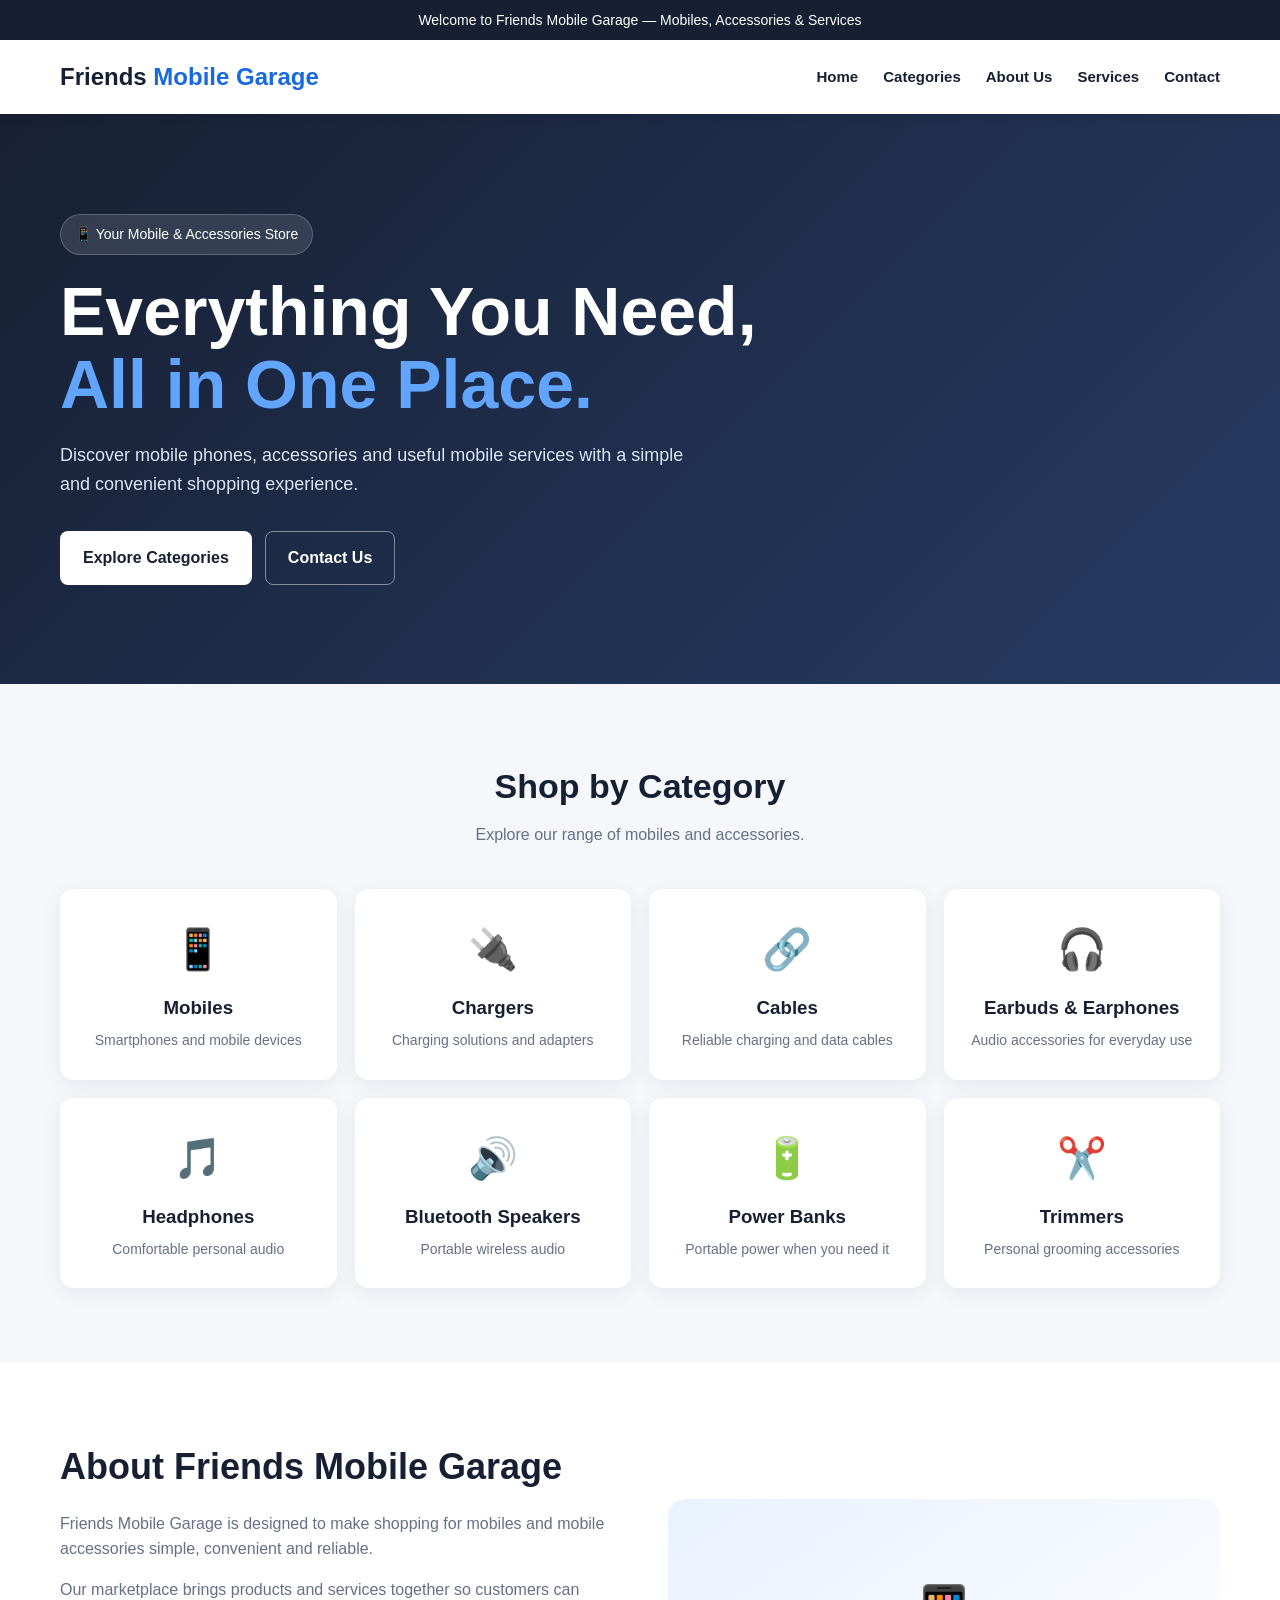
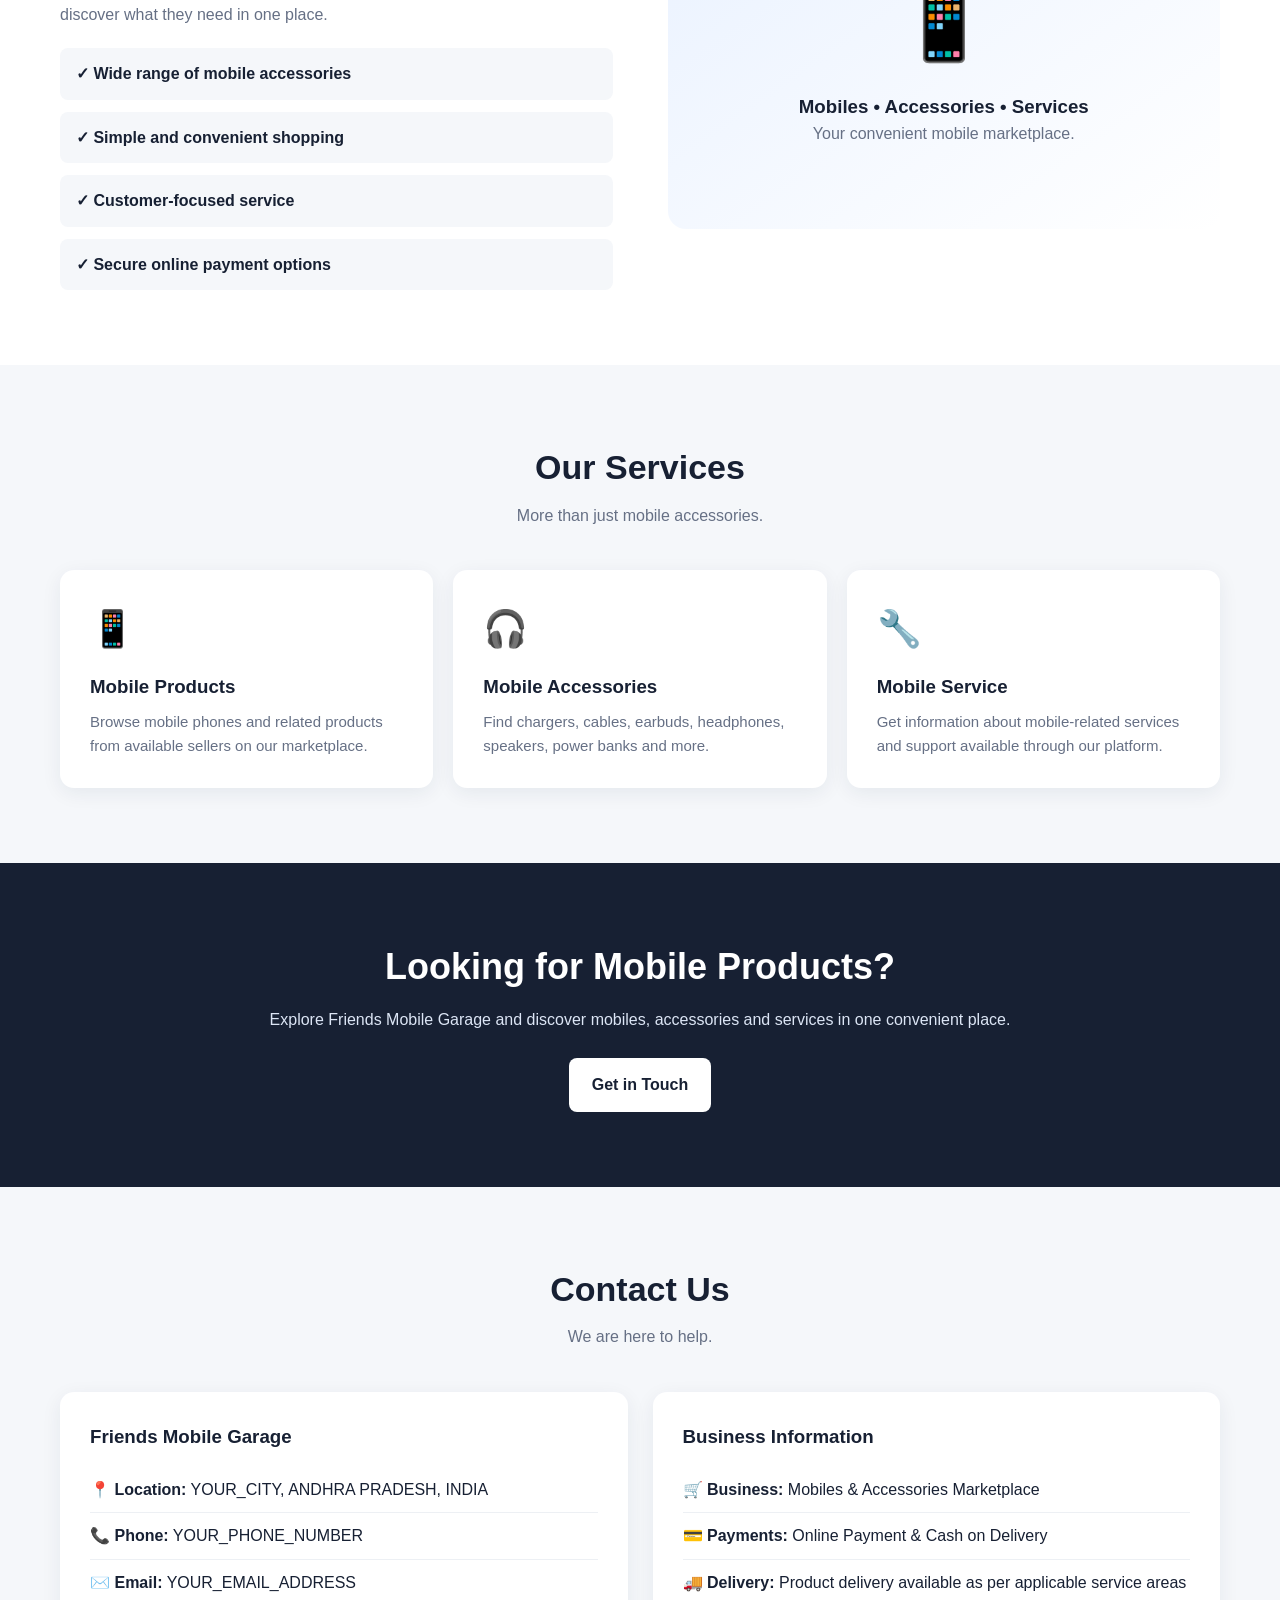
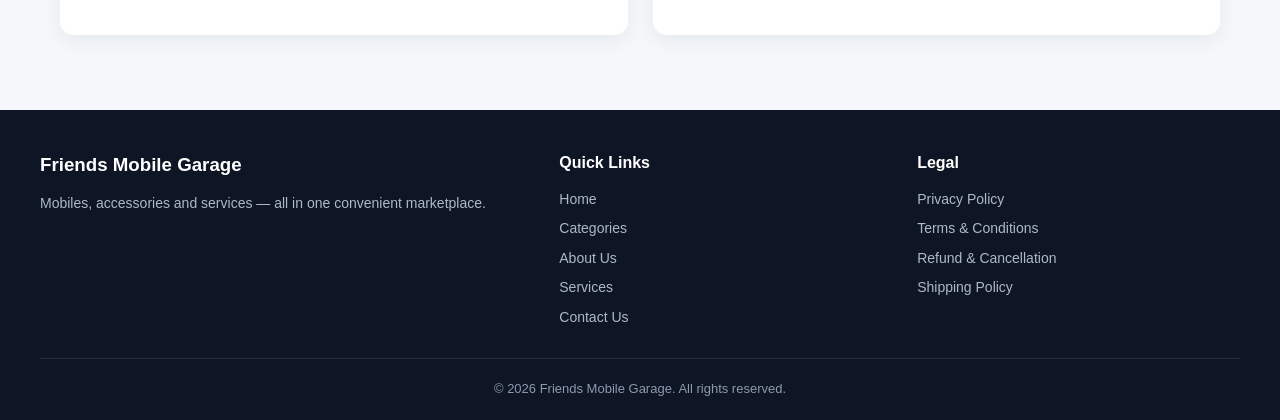
==== index.html @ b7e81fa8 "Add files via upload" ====
<!DOCTYPE html>
<html lang="en">
<head>
    <meta charset="UTF-8">
    <meta name="viewport" content="width=device-width, initial-scale=1.0">

    <title>Friends Mobile Garage | Mobiles & Accessories</title>
    <meta name="description" content="Friends Mobile Garage - Shop mobiles, mobile accessories and reliable mobile services.">
    <meta name="keywords" content="mobile phones, mobile accessories, chargers, cables, earbuds, headphones, power banks, mobile service">

    <style>
        * {
            margin: 0;
            padding: 0;
            box-sizing: border-box;
        }

        html {
            scroll-behavior: smooth;
        }

        body {
            font-family: Arial, Helvetica, sans-serif;
            background: #f5f7fa;
            color: #172033;
            line-height: 1.6;
        }

        a {
            text-decoration: none;
            color: inherit;
        }

        .topbar {
            background: #172033;
            color: white;
            text-align: center;
            padding: 9px 15px;
            font-size: 14px;
        }

        header {
            background: white;
            position: sticky;
            top: 0;
            z-index: 1000;
            box-shadow: 0 2px 12px rgba(0,0,0,.08);
        }

        .nav {
            max-width: 1200px;
            margin: auto;
            min-height: 74px;
            display: flex;
            align-items: center;
            justify-content: space-between;
            padding: 0 20px;
        }

        .logo {
            font-size: 24px;
            font-weight: 800;
            color: #172033;
        }

        .logo span {
            color: #1769e0;
        }

        .nav-links {
            display: flex;
            gap: 25px;
            align-items: center;
        }

        .nav-links a {
            font-size: 15px;
            font-weight: 600;
            transition: .2s;
        }

        .nav-links a:hover {
            color: #1769e0;
        }

        .menu-btn {
            display: none;
            border: 0;
            background: transparent;
            font-size: 28px;
            cursor: pointer;
        }

        .hero {
            min-height: 570px;
            display: flex;
            align-items: center;
            background: linear-gradient(135deg, #172033, #263b63);
            color: white;
        }

        .hero-content {
            max-width: 1200px;
            width: 100%;
            margin: auto;
            padding: 75px 20px;
        }

        .badge {
            display: inline-block;
            background: rgba(255,255,255,.12);
            border: 1px solid rgba(255,255,255,.2);
            padding: 8px 14px;
            border-radius: 30px;
            margin-bottom: 20px;
            font-size: 14px;
        }

        .hero h1 {
            font-size: clamp(38px, 6vw, 68px);
            line-height: 1.08;
            max-width: 750px;
            margin-bottom: 20px;
        }

        .hero h1 span {
            color: #62a5ff;
        }

        .hero p {
            max-width: 650px;
            color: #dce5f5;
            font-size: 18px;
            margin-bottom: 32px;
        }

        .buttons {
            display: flex;
            flex-wrap: wrap;
            gap: 13px;
        }

        .btn {
            display: inline-block;
            padding: 13px 22px;
            border-radius: 8px;
            font-weight: 700;
            border: 1px solid transparent;
        }

        .btn-primary {
            background: white;
            color: #172033;
        }

        .btn-secondary {
            border-color: rgba(255,255,255,.45);
            color: white;
        }

        .section {
            max-width: 1200px;
            margin: auto;
            padding: 75px 20px;
        }

        .section-title {
            text-align: center;
            margin-bottom: 42px;
        }

        .section-title h2 {
            font-size: 34px;
            margin-bottom: 8px;
        }

        .section-title p {
            color: #667085;
        }

        .categories {
            display: grid;
            grid-template-columns: repeat(4, 1fr);
            gap: 18px;
        }

        .category {
            background: white;
            padding: 28px 20px;
            text-align: center;
            border-radius: 14px;
            box-shadow: 0 5px 20px rgba(20,40,70,.07);
            transition: transform .2s, box-shadow .2s;
        }

        .category:hover {
            transform: translateY(-5px);
            box-shadow: 0 10px 28px rgba(20,40,70,.12);
        }

        .category-icon {
            font-size: 40px;
            margin-bottom: 12px;
        }

        .category h3 {
            margin-bottom: 6px;
        }

        .category p {
            color: #667085;
            font-size: 14px;
        }

        .about {
            background: white;
        }

        .about-grid {
            max-width: 1200px;
            margin: auto;
            padding: 75px 20px;
            display: grid;
            grid-template-columns: 1fr 1fr;
            gap: 55px;
            align-items: center;
        }

        .about h2 {
            font-size: 36px;
            margin-bottom: 15px;
        }

        .about p {
            color: #667085;
            margin-bottom: 15px;
        }

        .feature-list {
            margin-top: 20px;
            display: grid;
            gap: 12px;
        }

        .feature {
            background: #f5f7fa;
            padding: 13px 16px;
            border-radius: 8px;
            font-weight: 600;
        }

        .about-card {
            min-height: 330px;
            border-radius: 18px;
            background: linear-gradient(145deg, #eaf2ff, #ffffff);
            display: flex;
            align-items: center;
            justify-content: center;
            text-align: center;
            padding: 35px;
        }

        .about-card strong {
            display: block;
            font-size: 72px;
            margin-bottom: 10px;
        }

        .services {
            display: grid;
            grid-template-columns: repeat(3, 1fr);
            gap: 20px;
        }

        .service {
            background: white;
            padding: 30px;
            border-radius: 14px;
            box-shadow: 0 5px 20px rgba(20,40,70,.07);
        }

        .service-icon {
            font-size: 36px;
            margin-bottom: 14px;
        }

        .service h3 {
            margin-bottom: 8px;
        }

        .service p {
            color: #667085;
            font-size: 15px;
        }

        .cta {
            background: #172033;
            color: white;
            text-align: center;
        }

        .cta-inner {
            max-width: 850px;
            margin: auto;
            padding: 75px 20px;
        }

        .cta h2 {
            font-size: 36px;
            margin-bottom: 12px;
        }

        .cta p {
            color: #dce5f5;
            margin-bottom: 25px;
        }

        .contact {
            display: grid;
            grid-template-columns: 1fr 1fr;
            gap: 25px;
        }

        .contact-card {
            background: white;
            padding: 30px;
            border-radius: 14px;
            box-shadow: 0 5px 20px rgba(20,40,70,.07);
        }

        .contact-card h3 {
            margin-bottom: 15px;
        }

        .contact-item {
            padding: 10px 0;
            border-bottom: 1px solid #edf0f4;
        }

        .contact-item:last-child {
            border-bottom: 0;
        }

        footer {
            background: #0e1524;
            color: #cbd5e1;
            padding: 40px 20px 20px;
        }

        .footer-grid {
            max-width: 1200px;
            margin: auto;
            display: grid;
            grid-template-columns: 1.5fr 1fr 1fr;
            gap: 35px;
        }

        footer h3,
        footer h4 {
            color: white;
            margin-bottom: 12px;
        }

        footer p,
        footer a {
            font-size: 14px;
            color: #aeb9ca;
        }

        footer a:hover {
            color: white;
        }

        .footer-links {
            display: grid;
            gap: 7px;
        }

        .copyright {
            max-width: 1200px;
            margin: 30px auto 0;
            padding-top: 20px;
            border-top: 1px solid rgba(255,255,255,.1);
            text-align: center;
            font-size: 13px;
            color: #8e9aad;
        }

        @media (max-width: 850px) {
            .menu-btn {
                display: block;
            }

            .nav-links {
                display: none;
                position: absolute;
                top: 74px;
                left: 0;
                right: 0;
                background: white;
                flex-direction: column;
                padding: 20px;
                box-shadow: 0 8px 15px rgba(0,0,0,.08);
            }

            .nav-links.active {
                display: flex;
            }

            .categories {
                grid-template-columns: repeat(2, 1fr);
            }

            .about-grid,
            .contact {
                grid-template-columns: 1fr;
            }

            .services {
                grid-template-columns: 1fr;
            }

            .footer-grid {
                grid-template-columns: 1fr 1fr;
            }
        }

        @media (max-width: 520px) {
            .categories {
                grid-template-columns: 1fr;
            }

            .footer-grid {
                grid-template-columns: 1fr;
            }

            .hero {
                min-height: 520px;
            }

            .section {
                padding: 55px 15px;
            }
        }
    </style>
</head>

<body>

<div class="topbar">
    Welcome to Friends Mobile Garage — Mobiles, Accessories & Services
</div>

<header>
    <nav class="nav">
        <a href="#home" class="logo">Friends <span>Mobile Garage</span></a>

        <button class="menu-btn" onclick="toggleMenu()" aria-label="Open menu">
            ☰
        </button>

        <div class="nav-links" id="navLinks">
            <a href="#home">Home</a>
            <a href="#categories">Categories</a>
            <a href="#about">About Us</a>
            <a href="#services">Services</a>
            <a href="#contact">Contact</a>
        </div>
    </nav>
</header>

<main>

<section class="hero" id="home">
    <div class="hero-content">
        <div class="badge">📱 Your Mobile & Accessories Store</div>

        <h1>
            Everything You Need,
            <span>All in One Place.</span>
        </h1>

        <p>
            Discover mobile phones, accessories and useful mobile services
            with a simple and convenient shopping experience.
        </p>

        <div class="buttons">
            <a href="#categories" class="btn btn-primary">Explore Categories</a>
            <a href="#contact" class="btn btn-secondary">Contact Us</a>
        </div>
    </div>
</section>

<section class="section" id="categories">
    <div class="section-title">
        <h2>Shop by Category</h2>
        <p>Explore our range of mobiles and accessories.</p>
    </div>

    <div class="categories">
        <a class="category" href="#contact">
            <div class="category-icon">📱</div>
            <h3>Mobiles</h3>
            <p>Smartphones and mobile devices</p>
        </a>

        <a class="category" href="#contact">
            <div class="category-icon">🔌</div>
            <h3>Chargers</h3>
            <p>Charging solutions and adapters</p>
        </a>

        <a class="category" href="#contact">
            <div class="category-icon">🔗</div>
            <h3>Cables</h3>
            <p>Reliable charging and data cables</p>
        </a>

        <a class="category" href="#contact">
            <div class="category-icon">🎧</div>
            <h3>Earbuds & Earphones</h3>
            <p>Audio accessories for everyday use</p>
        </a>

        <a class="category" href="#contact">
            <div class="category-icon">🎵</div>
            <h3>Headphones</h3>
            <p>Comfortable personal audio</p>
        </a>

        <a class="category" href="#contact">
            <div class="category-icon">🔊</div>
            <h3>Bluetooth Speakers</h3>
            <p>Portable wireless audio</p>
        </a>

        <a class="category" href="#contact">
            <div class="category-icon">🔋</div>
            <h3>Power Banks</h3>
            <p>Portable power when you need it</p>
        </a>

        <a class="category" href="#contact">
            <div class="category-icon">✂️</div>
            <h3>Trimmers</h3>
            <p>Personal grooming accessories</p>
        </a>
    </div>
</section>

<section class="about" id="about">
    <div class="about-grid">
        <div>
            <h2>About Friends Mobile Garage</h2>

            <p>
                Friends Mobile Garage is designed to make shopping for mobiles
                and mobile accessories simple, convenient and reliable.
            </p>

            <p>
                Our marketplace brings products and services together so
                customers can discover what they need in one place.
            </p>

            <div class="feature-list">
                <div class="feature">✓ Wide range of mobile accessories</div>
                <div class="feature">✓ Simple and convenient shopping</div>
                <div class="feature">✓ Customer-focused service</div>
                <div class="feature">✓ Secure online payment options</div>
            </div>
        </div>

        <div class="about-card">
            <div>
                <strong>📱</strong>
                <h3>Mobiles • Accessories • Services</h3>
                <p>Your convenient mobile marketplace.</p>
            </div>
        </div>
    </div>
</section>

<section class="section" id="services">
    <div class="section-title">
        <h2>Our Services</h2>
        <p>More than just mobile accessories.</p>
    </div>

    <div class="services">
        <div class="service">
            <div class="service-icon">📱</div>
            <h3>Mobile Products</h3>
            <p>
                Browse mobile phones and related products from available
                sellers on our marketplace.
            </p>
        </div>

        <div class="service">
            <div class="service-icon">🎧</div>
            <h3>Mobile Accessories</h3>
            <p>
                Find chargers, cables, earbuds, headphones, speakers,
                power banks and more.
            </p>
        </div>

        <div class="service">
            <div class="service-icon">🔧</div>
            <h3>Mobile Service</h3>
            <p>
                Get information about mobile-related services and support
                available through our platform.
            </p>
        </div>
    </div>
</section>

<section class="cta">
    <div class="cta-inner">
        <h2>Looking for Mobile Products?</h2>
        <p>
            Explore Friends Mobile Garage and discover mobiles,
            accessories and services in one convenient place.
        </p>

        <a href="#contact" class="btn btn-primary">Get in Touch</a>
    </div>
</section>

<section class="section" id="contact">
    <div class="section-title">
        <h2>Contact Us</h2>
        <p>We are here to help.</p>
    </div>

    <div class="contact">
        <div class="contact-card">
            <h3>Friends Mobile Garage</h3>

            <!-- Replace these placeholders with your real details later -->
            <div class="contact-item">
                📍 <strong>Location:</strong> YOUR_CITY, ANDHRA PRADESH, INDIA
            </div>

            <div class="contact-item">
                📞 <strong>Phone:</strong> YOUR_PHONE_NUMBER
            </div>

            <div class="contact-item">
                ✉️ <strong>Email:</strong> YOUR_EMAIL_ADDRESS
            </div>
        </div>

        <div class="contact-card">
            <h3>Business Information</h3>

            <div class="contact-item">
                🛒 <strong>Business:</strong> Mobiles & Accessories Marketplace
            </div>

            <div class="contact-item">
                💳 <strong>Payments:</strong> Online Payment & Cash on Delivery
            </div>

            <div class="contact-item">
                🚚 <strong>Delivery:</strong> Product delivery available as per
                applicable service areas
            </div>
        </div>
    </div>
</section>

</main>

<footer>
    <div class="footer-grid">

        <div>
            <h3>Friends Mobile Garage</h3>
            <p>
                Mobiles, accessories and services — all in one convenient
                marketplace.
            </p>
        </div>

        <div>
            <h4>Quick Links</h4>
            <div class="footer-links">
                <a href="#home">Home</a>
                <a href="#categories">Categories</a>
                <a href="#about">About Us</a>
                <a href="#services">Services</a>
                <a href="#contact">Contact Us</a>
            </div>
        </div>

        <div>
            <h4>Legal</h4>
            <div class="footer-links">
                <a href="privacy.html">Privacy Policy</a>
                <a href="terms.html">Terms & Conditions</a>
                <a href="refund-policy.html">Refund & Cancellation</a>
                <a href="shipping-policy.html">Shipping Policy</a>
            </div>
        </div>

    </div>

    <div class="copyright">
        © 2026 Friends Mobile Garage. All rights reserved.
    </div>
</footer>

<script>
    function toggleMenu() {
        document.getElementById("navLinks").classList.toggle("active");
    }

    document.querySelectorAll(".nav-links a").forEach(function(link) {
        link.addEventListener("click", function() {
            document.getElementById("navLinks").classList.remove("active");
        });
    });
</script>

</body>
</html>
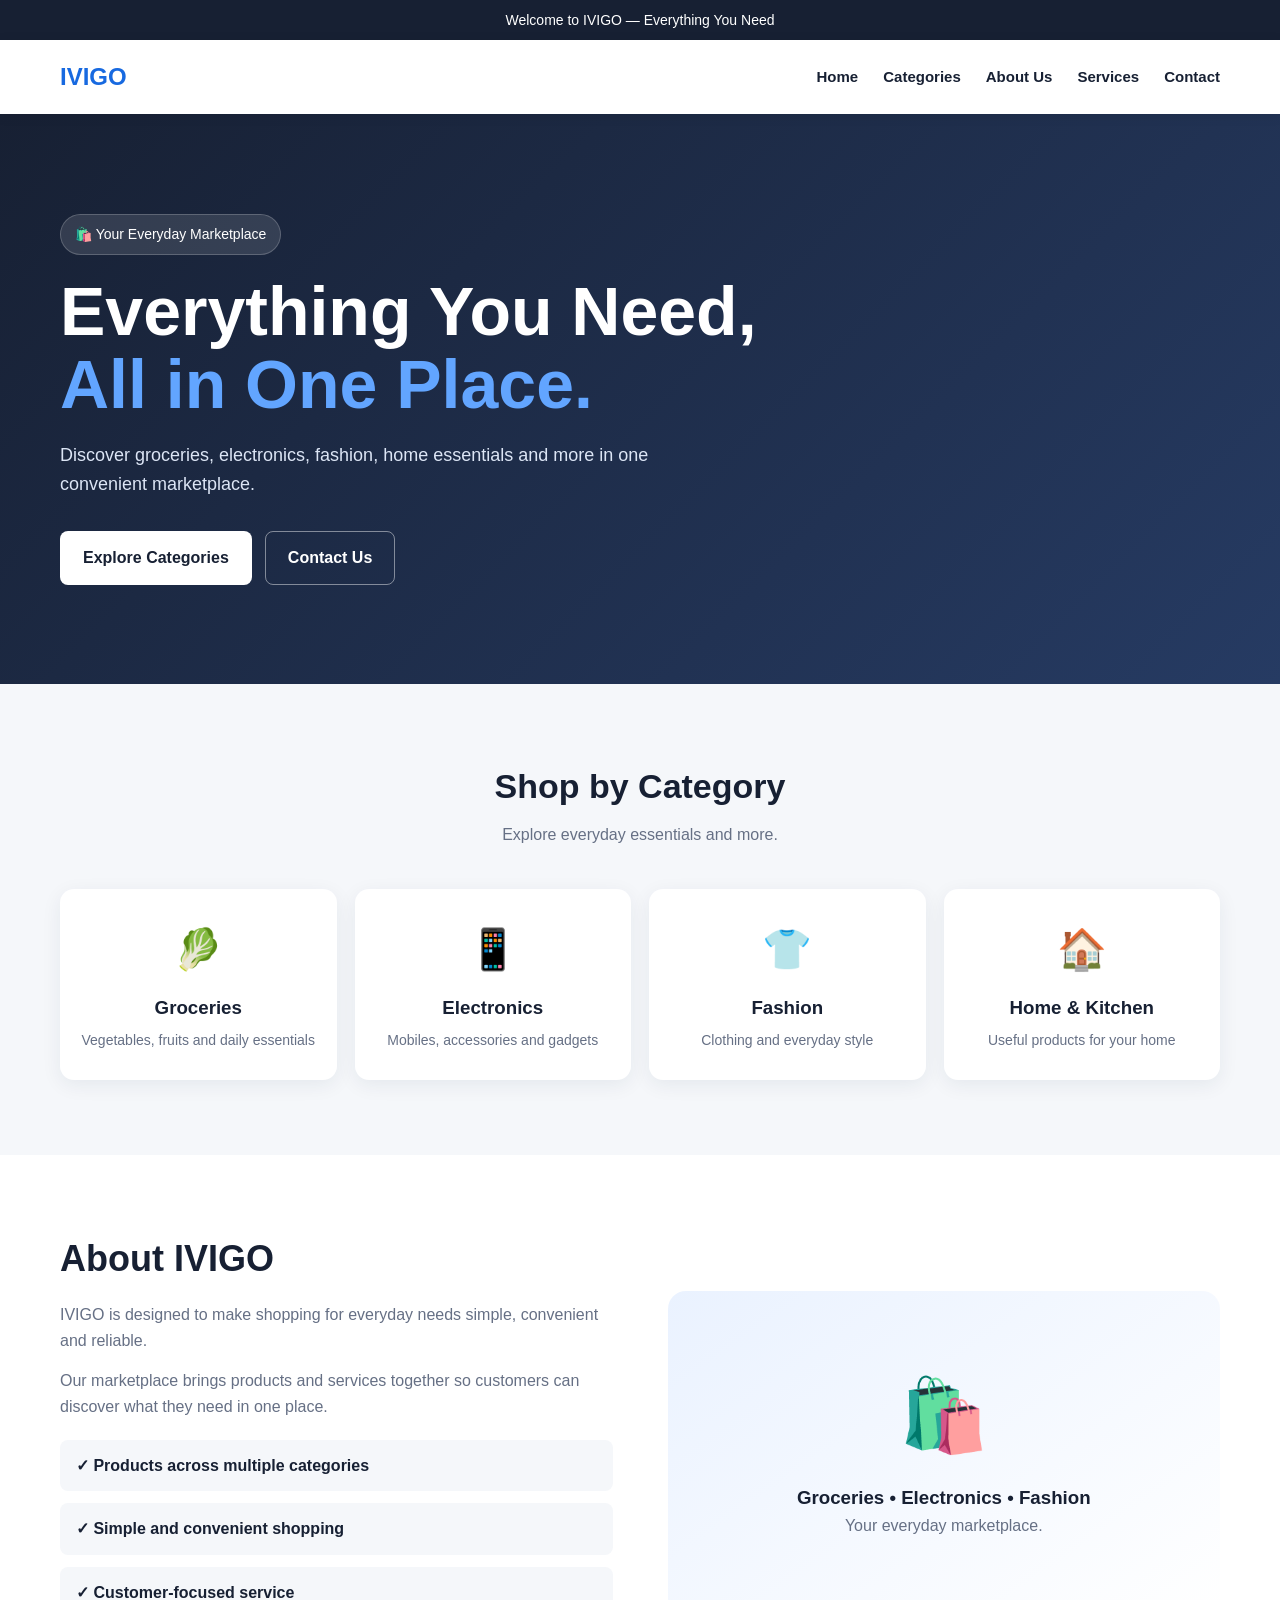
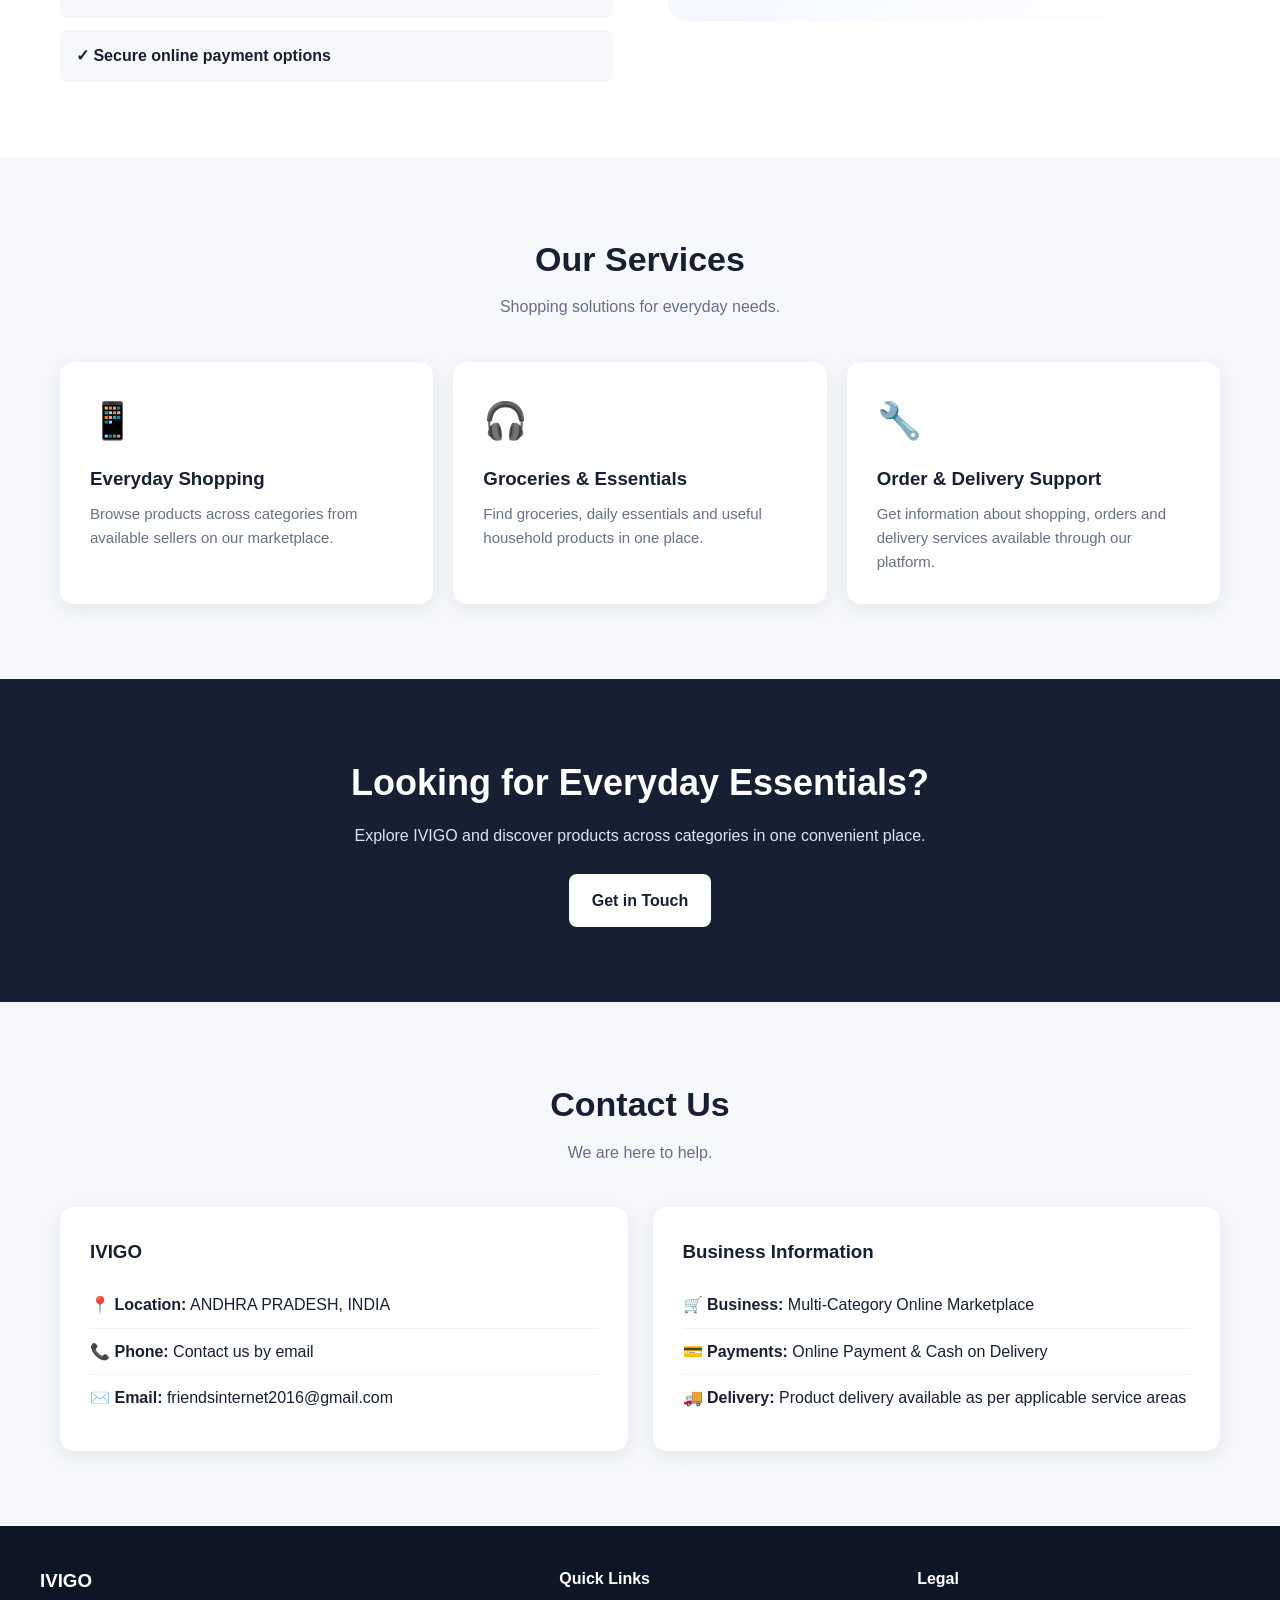
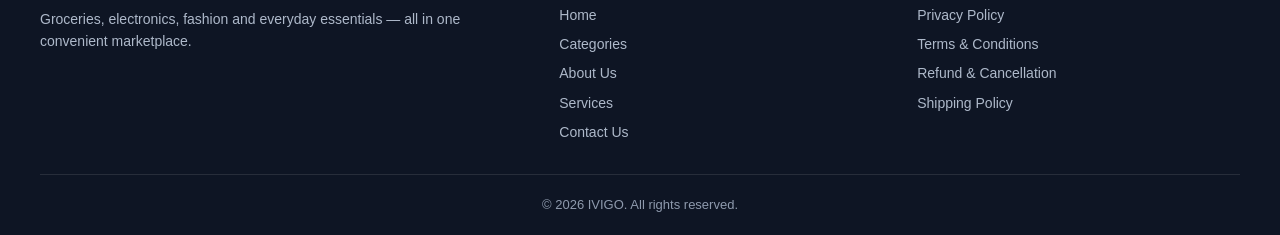
==== commit a1a57d35: "Add files via upload" ====
--- a/index.html
+++ b/index.html
@@ -4,9 +4,9 @@
     <meta charset="UTF-8">
     <meta name="viewport" content="width=device-width, initial-scale=1.0">
 
-    <title>Friends Mobile Garage | Mobiles & Accessories</title>
-    <meta name="description" content="Friends Mobile Garage - Shop mobiles, mobile accessories and reliable mobile services.">
-    <meta name="keywords" content="mobile phones, mobile accessories, chargers, cables, earbuds, headphones, power banks, mobile service">
+    <title>IVIGO | Everything You Need</title>
+    <meta name="description" content="IVIGO marketplace for groceries, electronics, fashion, home essentials and more.">
+    <meta name="keywords" content="IVIGO, online shopping, groceries, electronics, fashion, home essentials, marketplace">
 
     <style>
         * {
@@ -448,12 +448,12 @@
 <body>
 
 <div class="topbar">
-    Welcome to Friends Mobile Garage — Mobiles, Accessories & Services
+    Welcome to IVIGO — Everything You Need
 </div>
 
 <header>
     <nav class="nav">
-        <a href="#home" class="logo">Friends <span>Mobile Garage</span></a>
+        <a href="#home" class="logo"><span>IVIGO</span></a>
 
         <button class="menu-btn" onclick="toggleMenu()" aria-label="Open menu">
             ☰
@@ -473,7 +473,7 @@
 
 <section class="hero" id="home">
     <div class="hero-content">
-        <div class="badge">📱 Your Mobile & Accessories Store</div>
+        <div class="badge">🛍️ Your Everyday Marketplace</div>
 
         <h1>
             Everything You Need,
@@ -481,8 +481,8 @@
         </h1>
 
         <p>
-            Discover mobile phones, accessories and useful mobile services
-            with a simple and convenient shopping experience.
+            Discover groceries, electronics, fashion, home essentials and more
+            in one convenient marketplace.
         </p>
 
         <div class="buttons">
@@ -495,68 +495,25 @@
 <section class="section" id="categories">
     <div class="section-title">
         <h2>Shop by Category</h2>
-        <p>Explore our range of mobiles and accessories.</p>
+        <p>Explore everyday essentials and more.</p>
     </div>
 
     <div class="categories">
-        <a class="category" href="#contact">
-            <div class="category-icon">📱</div>
-            <h3>Mobiles</h3>
-            <p>Smartphones and mobile devices</p>
-        </a>
-
-        <a class="category" href="#contact">
-            <div class="category-icon">🔌</div>
-            <h3>Chargers</h3>
-            <p>Charging solutions and adapters</p>
-        </a>
-
-        <a class="category" href="#contact">
-            <div class="category-icon">🔗</div>
-            <h3>Cables</h3>
-            <p>Reliable charging and data cables</p>
-        </a>
-
-        <a class="category" href="#contact">
-            <div class="category-icon">🎧</div>
-            <h3>Earbuds & Earphones</h3>
-            <p>Audio accessories for everyday use</p>
-        </a>
-
-        <a class="category" href="#contact">
-            <div class="category-icon">🎵</div>
-            <h3>Headphones</h3>
-            <p>Comfortable personal audio</p>
-        </a>
-
-        <a class="category" href="#contact">
-            <div class="category-icon">🔊</div>
-            <h3>Bluetooth Speakers</h3>
-            <p>Portable wireless audio</p>
-        </a>
-
-        <a class="category" href="#contact">
-            <div class="category-icon">🔋</div>
-            <h3>Power Banks</h3>
-            <p>Portable power when you need it</p>
-        </a>
-
-        <a class="category" href="#contact">
-            <div class="category-icon">✂️</div>
-            <h3>Trimmers</h3>
-            <p>Personal grooming accessories</p>
-        </a>
+        <a class="category" href="#contact"><div class="category-icon">🥬</div><h3>Groceries</h3><p>Vegetables, fruits and daily essentials</p></a>
+        <a class="category" href="#contact"><div class="category-icon">📱</div><h3>Electronics</h3><p>Mobiles, accessories and gadgets</p></a>
+        <a class="category" href="#contact"><div class="category-icon">👕</div><h3>Fashion</h3><p>Clothing and everyday style</p></a>
+        <a class="category" href="#contact"><div class="category-icon">🏠</div><h3>Home & Kitchen</h3><p>Useful products for your home</p></a>
     </div>
 </section>
 
 <section class="about" id="about">
     <div class="about-grid">
         <div>
-            <h2>About Friends Mobile Garage</h2>
+            <h2>About IVIGO</h2>
 
             <p>
-                Friends Mobile Garage is designed to make shopping for mobiles
-                and mobile accessories simple, convenient and reliable.
+                IVIGO is designed to make shopping for everyday needs
+                simple, convenient and reliable.
             </p>
 
             <p>
@@ -565,7 +522,7 @@
             </p>
 
             <div class="feature-list">
-                <div class="feature">✓ Wide range of mobile accessories</div>
+                <div class="feature">✓ Products across multiple categories</div>
                 <div class="feature">✓ Simple and convenient shopping</div>
                 <div class="feature">✓ Customer-focused service</div>
                 <div class="feature">✓ Secure online payment options</div>
@@ -574,9 +531,9 @@
 
         <div class="about-card">
             <div>
-                <strong>📱</strong>
-                <h3>Mobiles • Accessories • Services</h3>
-                <p>Your convenient mobile marketplace.</p>
+                <strong>🛍️</strong>
+                <h3>Groceries • Electronics • Fashion</h3>
+                <p>Your everyday marketplace.</p>
             </div>
         </div>
     </div>
@@ -585,34 +542,34 @@
 <section class="section" id="services">
     <div class="section-title">
         <h2>Our Services</h2>
-        <p>More than just mobile accessories.</p>
+        <p>Shopping solutions for everyday needs.</p>
     </div>
 
     <div class="services">
         <div class="service">
             <div class="service-icon">📱</div>
-            <h3>Mobile Products</h3>
+            <h3>Everyday Shopping</h3>
             <p>
-                Browse mobile phones and related products from available
+                Browse products across categories from available
                 sellers on our marketplace.
             </p>
         </div>
 
         <div class="service">
             <div class="service-icon">🎧</div>
-            <h3>Mobile Accessories</h3>
+            <h3>Groceries & Essentials</h3>
             <p>
-                Find chargers, cables, earbuds, headphones, speakers,
-                power banks and more.
+                Find groceries, daily essentials and useful household
+                products in one place.
             </p>
         </div>
 
         <div class="service">
             <div class="service-icon">🔧</div>
-            <h3>Mobile Service</h3>
+            <h3>Order & Delivery Support</h3>
             <p>
-                Get information about mobile-related services and support
-                available through our platform.
+                Get information about shopping, orders and delivery
+                services available through our platform.
             </p>
         </div>
     </div>
@@ -620,10 +577,10 @@
 
 <section class="cta">
     <div class="cta-inner">
-        <h2>Looking for Mobile Products?</h2>
+        <h2>Looking for Everyday Essentials?</h2>
         <p>
-            Explore Friends Mobile Garage and discover mobiles,
-            accessories and services in one convenient place.
+            Explore IVIGO and discover products across categories
+            in one convenient place.
         </p>
 
         <a href="#contact" class="btn btn-primary">Get in Touch</a>
@@ -638,19 +595,19 @@
 
     <div class="contact">
         <div class="contact-card">
-            <h3>Friends Mobile Garage</h3>
+            <h3>IVIGO</h3>
 
             <!-- Replace these placeholders with your real details later -->
             <div class="contact-item">
-                📍 <strong>Location:</strong> YOUR_CITY, ANDHRA PRADESH, INDIA
+                📍 <strong>Location:</strong> ANDHRA PRADESH, INDIA
             </div>
 
             <div class="contact-item">
-                📞 <strong>Phone:</strong> YOUR_PHONE_NUMBER
+                📞 <strong>Phone:</strong> Contact us by email
             </div>
 
             <div class="contact-item">
-                ✉️ <strong>Email:</strong> YOUR_EMAIL_ADDRESS
+                ✉️ <strong>Email:</strong> friendsinternet2016@gmail.com
             </div>
         </div>
 
@@ -658,7 +615,7 @@
             <h3>Business Information</h3>
 
             <div class="contact-item">
-                🛒 <strong>Business:</strong> Mobiles & Accessories Marketplace
+                🛒 <strong>Business:</strong> Multi-Category Online Marketplace
             </div>
 
             <div class="contact-item">
@@ -679,10 +636,10 @@
     <div class="footer-grid">
 
         <div>
-            <h3>Friends Mobile Garage</h3>
+            <h3>IVIGO</h3>
             <p>
-                Mobiles, accessories and services — all in one convenient
-                marketplace.
+                Groceries, electronics, fashion and everyday essentials —
+                all in one convenient marketplace.
             </p>
         </div>
 
@@ -710,7 +667,7 @@
     </div>
 
     <div class="copyright">
-        © 2026 Friends Mobile Garage. All rights reserved.
+        © 2026 IVIGO. All rights reserved.
     </div>
 </footer>
 
